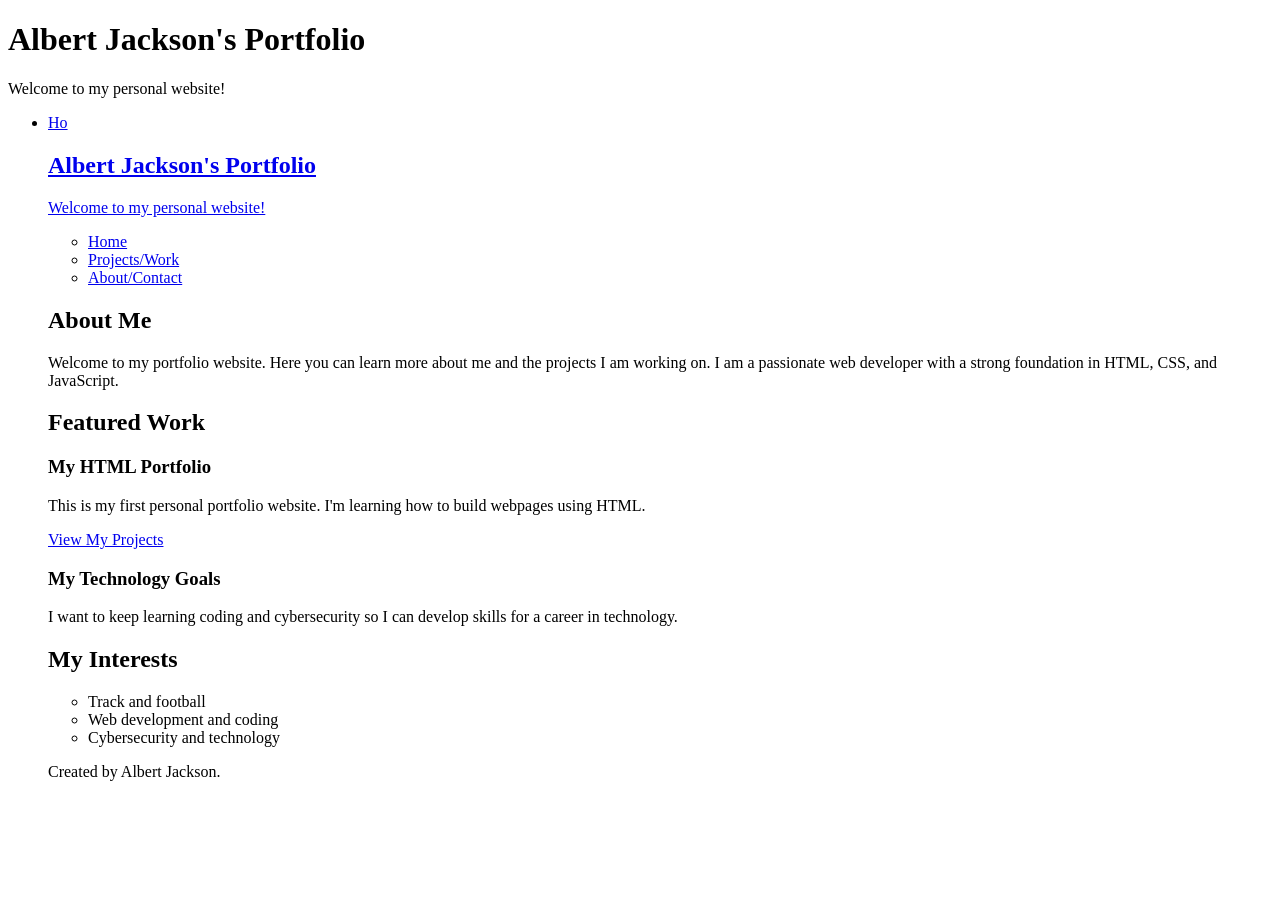
==== index.html @ d5dbb508 "Revise About Me section in index.html Updated the 'About Me' section with new content and structure." ====
<!DOCTYPE html>
<html lang="en">
<head>
    <meta charset="UTF-8">
    <meta name="viewport" content="width=device-width, initial-scale=1.0">
    <title>Home | Albert Jackson</title>
</head>
<body>
    <header>
        <h1>Albert Jackson's Portfolio</h1>
        <p>Welcome to my personal website!</p>

   <nav>
    <ul>
        <li><a href="index.html" aria-current="page">Ho<!DOCTYPE html>
<html lang="en">
<head>
    <meta charset="UTF-8">
    <meta name="viewport" content="width=device-width, initial-scale=1.0">
    <title>Home | Albert Jackson</title>
<link rel="stylesheet" href="style.css">
</head>
<body>
    <header>
        <h1>Albert Jackson's Portfolio</h1>
        <p>Welcome to my personal website!</p>

   <nav>
    <ul>
        <li><a href="index.html" aria-current="page">Home</a></li>
        <li><a href="projects.html">Projects/Work</a></li>
        <li><a href="about.html">About/Contact</a></li>
    </ul>
</nav>
    </header>

    <main>
        <section id="about-me">
            <h2>About Me</h2>
            <p class="highlight">
                Welcome to my portfolio website.
        Here you can learn more about me and the projects I am working on. I am a passionate web developer with a strong foundation in HTML, CSS, and JavaScript.</p>
        </section>

        <section>
            <h2>Featured Work</h2>
            <article>
                <h3>My HTML Portfolio</h3>
                <p>This is my first personal portfolio website. I'm learning how to build webpages using HTML.</p>
                <a href="projects.html">View My Projects</a>
            </article>

            <article>
                <h3>My Technology Goals</h3>
                <p>I want to keep learning coding and cybersecurity so I can develop skills for a career in technology.</p>
            </article>
        </section>

        <section>
            <h2>My Interests</h2>
            <ul>
                <li>Track and football</li>
                <li>Web development and coding</li>
                <li>Cybersecurity and technology</li>
            </ul>
        </section>
    </main>

    <footer>
        <p>Created by Albert Jackson.</p>
    </footer>
</body>
</html>
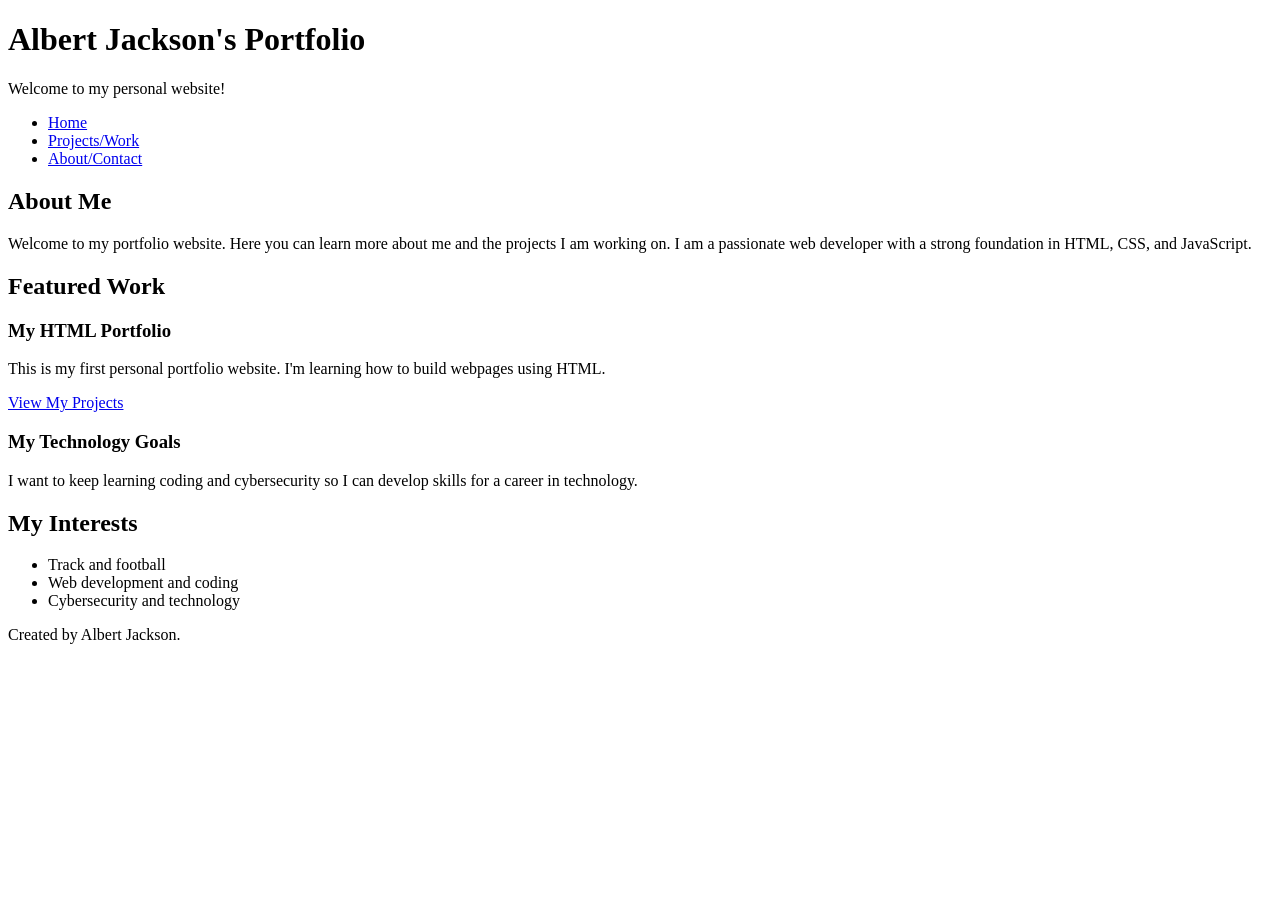
==== commit d8c5d231: "Improve HTML formatting and structure Refactor HTML structure for better readability and maintainabi" ====
--- a/index.html
+++ b/index.html
@@ -1,3 +1,4 @@
+
 
 <!DOCTYPE html>
 <html lang="en">
@@ -5,34 +6,21 @@
     <meta charset="UTF-8">
     <meta name="viewport" content="width=device-width, initial-scale=1.0">
     <title>Home | Albert Jackson</title>
+    <link rel="stylesheet" href="style.css">
 </head>
+
 <body>
     <header>
         <h1>Albert Jackson's Portfolio</h1>
         <p>Welcome to my personal website!</p>
 
-   <nav>
-    <ul>
-        <li><a href="index.html" aria-current="page">Ho<!DOCTYPE html>
-<html lang="en">
-<head>
-    <meta charset="UTF-8">
-    <meta name="viewport" content="width=device-width, initial-scale=1.0">
-    <title>Home | Albert Jackson</title>
-<link rel="stylesheet" href="style.css">
-</head>
-<body>
-    <header>
-        <h1>Albert Jackson's Portfolio</h1>
-        <p>Welcome to my personal website!</p>
-
-   <nav>
-    <ul>
-        <li><a href="index.html" aria-current="page">Home</a></li>
-        <li><a href="projects.html">Projects/Work</a></li>
-        <li><a href="about.html">About/Contact</a></li>
-    </ul>
-</nav>
+        <nav>
+            <ul>
+                <li><a href="index.html" aria-current="page">Home</a></li>
+                <li><a href="projects.html">Projects/Work</a></li>
+                <li><a href="about.html">About/Contact</a></li>
+            </ul>
+        </nav>
     </header>
 
     <main>
@@ -40,20 +28,31 @@
             <h2>About Me</h2>
             <p class="highlight">
                 Welcome to my portfolio website.
-        Here you can learn more about me and the projects I am working on. I am a passionate web developer with a strong foundation in HTML, CSS, and JavaScript.</p>
+                Here you can learn more about me and the
+                projects I am working on. I am a passionate
+                web developer with a strong foundation in
+                HTML, CSS, and JavaScript.
+            </p>
         </section>
 
         <section>
             <h2>Featured Work</h2>
+
             <article>
                 <h3>My HTML Portfolio</h3>
-                <p>This is my first personal portfolio website. I'm learning how to build webpages using HTML.</p>
+                <p>
+                    This is my first personal portfolio website.
+                    I'm learning how to build webpages using HTML.
+                </p>
                 <a href="projects.html">View My Projects</a>
             </article>
 
             <article>
                 <h3>My Technology Goals</h3>
-                <p>I want to keep learning coding and cybersecurity so I can develop skills for a career in technology.</p>
+                <p>
+                    I want to keep learning coding and cybersecurity
+                    so I can develop skills for a career in technology.
+                </p>
             </article>
         </section>
 
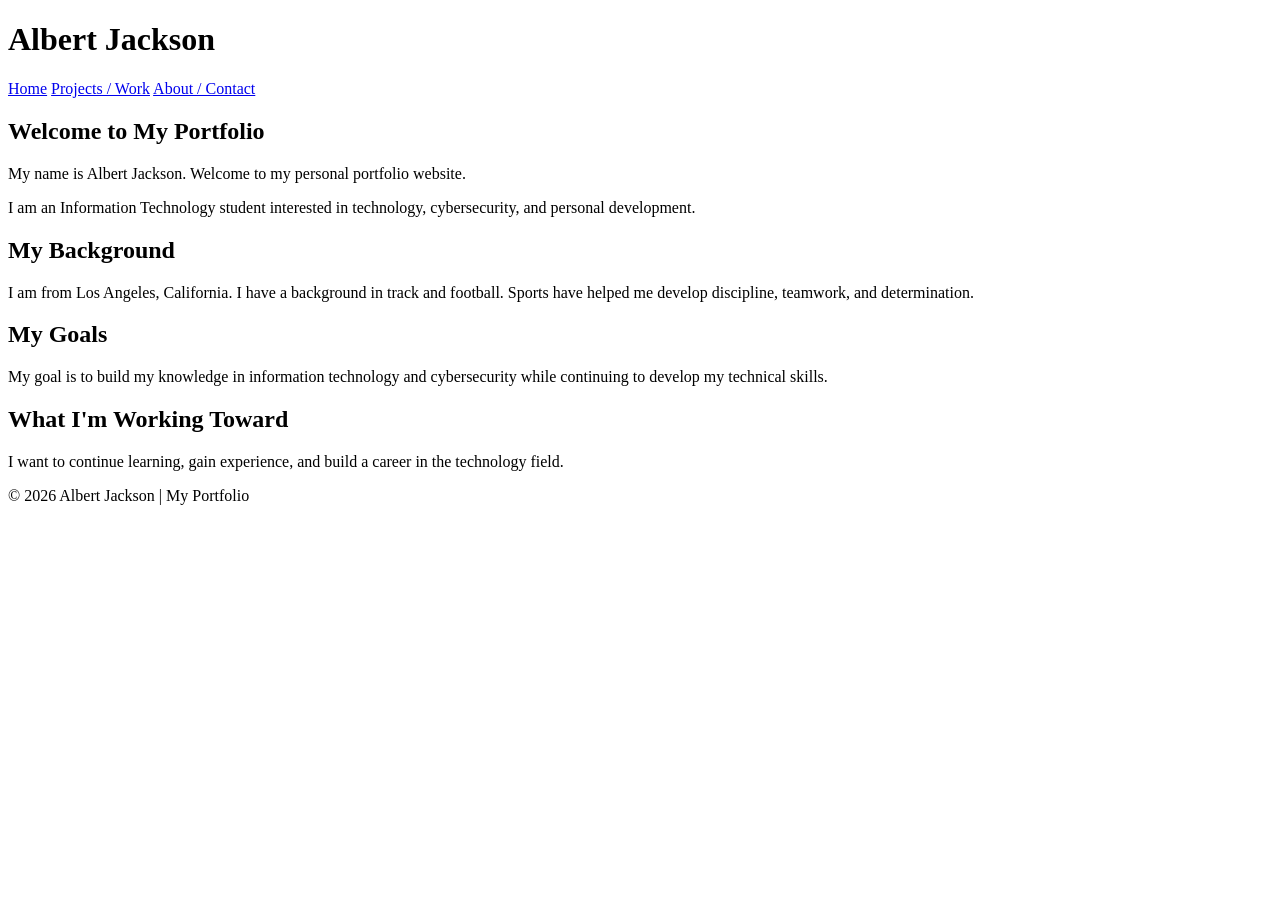
==== commit ab5194cb: "Revamp portfolio layout and content Updated the title and header, added new sections for background," ====
--- a/index.html
+++ b/index.html
@@ -1,73 +1,57 @@
-
-
 <!DOCTYPE html>
 <html lang="en">
 <head>
     <meta charset="UTF-8">
     <meta name="viewport" content="width=device-width, initial-scale=1.0">
-    <title>Home | Albert Jackson</title>
+    <title>Albert Jackson | Home</title>
     <link rel="stylesheet" href="style.css">
 </head>
+<body>
 
-<body>
     <header>
-        <h1>Albert Jackson's Portfolio</h1>
-        <p>Welcome to my personal website!</p>
+        <h1>Albert Jackson</h1>
 
         <nav>
-            <ul>
-                <li><a href="index.html" aria-current="page">Home</a></li>
-                <li><a href="projects.html">Projects/Work</a></li>
-                <li><a href="about.html">About/Contact</a></li>
-            </ul>
+            <a href="index.html" aria-current="page">Home</a>
+            <a href="projects.html">Projects / Work</a>
+            <a href="about.html">About / Contact</a>
         </nav>
     </header>
 
     <main>
-        <section id="about-me">
-            <h2>About Me</h2>
-            <p class="highlight">
-                Welcome to my portfolio website.
-                Here you can learn more about me and the
-                projects I am working on. I am a passionate
-                web developer with a strong foundation in
-                HTML, CSS, and JavaScript.
-            </p>
+
+        <section class="hero">
+            <h2>Welcome to My Portfolio</h2>
+            <p>My name is Albert Jackson. Welcome to my personal portfolio website.</p>
+            <p>I am an Information Technology student interested in technology, cybersecurity, and personal development.</p>
         </section>
 
-        <section>
-            <h2>Featured Work</h2>
+        <section class="home-layout">
 
-            <article>
-                <h3>My HTML Portfolio</h3>
-                <p>
-                    This is my first personal portfolio website.
-                    I'm learning how to build webpages using HTML.
+            <div class="content-card">
+                <h2>My Background</h2>
+                <p>I am from Los Angeles, California. I have a background in track and football. Sports have helped me develop discipline, teamwork, and determination.
                 </p>
-                <a href="projects.html">View My Projects</a>
-            </article>
+            </div>
 
-            <article>
-                <h3>My Technology Goals</h3>
-                <p>
-                    I want to keep learning coding and cybersecurity
-                    so I can develop skills for a career in technology.
-                </p>
-            </article>
+            <div class="content-card">
+                <h2>My Goals</h2>
+                <p>My goal is to build my knowledge in information technology and cybersecurity while continuing to develop my technical skills.</p>
+            </div>
+
         </section>
 
-        <section>
-            <h2>My Interests</h2>
-            <ul>
-                <li>Track and football</li>
-                <li>Web development and coding</li>
-                <li>Cybersecurity and technology</li>
-            </ul>
+        <section class="content-card">
+            <h2>What I'm Working Toward</h2>
+            <p>I want to continue learning, gain experience, and build a career in the technology field.</p>
         </section>
+
     </main>
 
     <footer>
-        <p>Created by Albert Jackson.</p>
+        <p>&copy; 2026 Albert Jackson | My Portfolio</p>
     </footer>
+
 </body>
 </html>
+
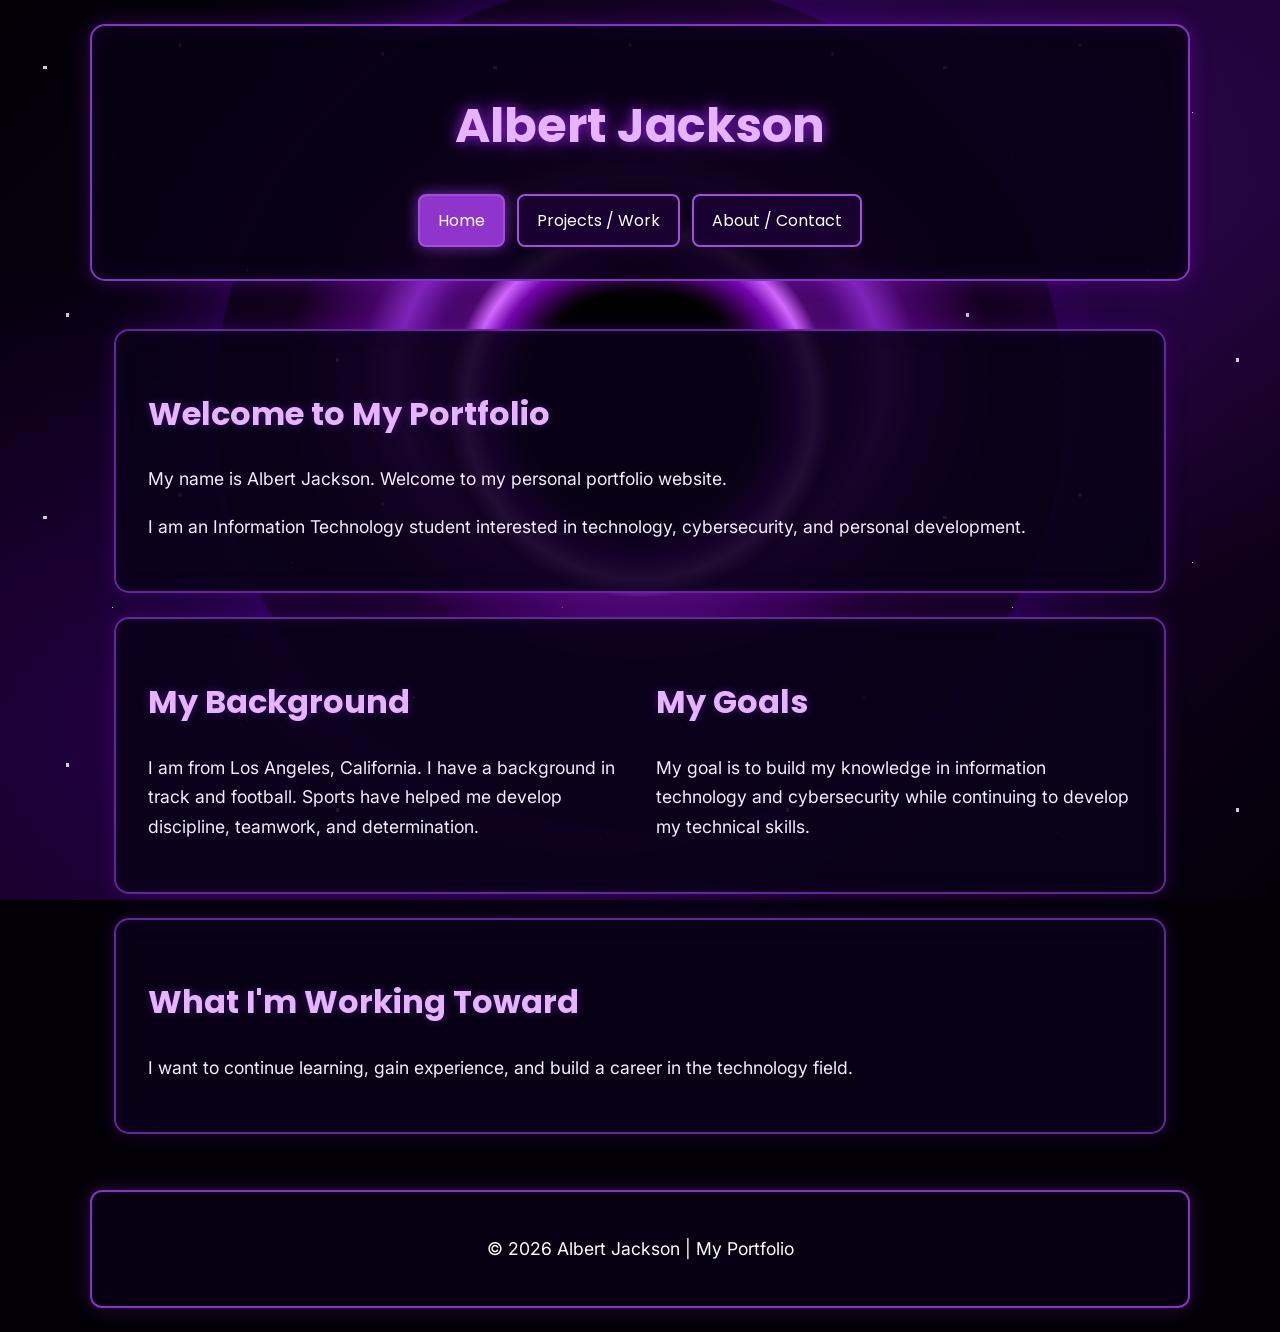
==== commit 7c01291c: "Add files via upload" ====
--- a/index.html
+++ b/index.html
@@ -7,7 +7,7 @@
     <link rel="stylesheet" href="style.css">
 </head>
 <body>
-
+<a class="skip-link" href="#main-content">Skip to main content</a>
     <header>
         <h1>Albert Jackson</h1>
 
@@ -18,7 +18,7 @@
         </nav>
     </header>
 
-    <main>
+    <main id="main-content" tabindex="-1">
 
         <section class="hero">
             <h2>Welcome to My Portfolio</h2>
@@ -54,4 +54,3 @@
 
 </body>
 </html>
-
--- a/style.css
+++ b/style.css
@@ -0,0 +1,515 @@
+/* GOOGLE FONTS */
+@import url('https://fonts.googleapis.com/css2?family=Inter:wght@400;500;600;700&family=Poppins:wght@500;600;700;800&display=swap');
+
+/* SPACING SYSTEM */
+:root {
+    --space-1: 8px;
+    --space-2: 16px;
+    --space-3: 24px;
+    --space-4: 32px;
+    --space-5: 40px;
+    --space-6: 48px;
+
+    --background: #020006;
+    --purple-dark: #140020;
+    --purple: #68249f;
+    --purple-bright: #a64de0;
+    --purple-active: #8f35cc;
+    --lavender: #e6b3ff;
+    --text: #f5edff;
+}
+
+/* GENERAL STYLING */
+* {
+    box-sizing: border-box;
+}
+
+html {
+    scroll-behavior: smooth;
+}
+
+body {
+    background-color: var(--background);
+    background-image:
+        radial-gradient(ellipse at 50% 42%, #000000 0%, #000000 12%, #140020 17%, #4d0876 23%, #9d38df 27%, #42045f 31%, #13001f 39%, transparent 58%),
+        radial-gradient(ellipse at 80% 15%, rgba(92, 15, 155, 0.35), transparent 45%),
+        radial-gradient(ellipse at 15% 80%, rgba(70, 0, 130, 0.4), transparent 45%),
+        linear-gradient(135deg, #020006, #0b0016, #170027, #030008);
+
+    background-attachment: fixed;
+    background-size: cover;
+    color: var(--text);
+    font-family: 'Inter', sans-serif;
+    margin: 0;
+    padding: 0;
+    min-height: 100vh;
+    position: relative;
+    isolation: isolate;
+    overflow-x: hidden;
+}
+
+/* GALAXY STARS */
+body::before {
+    content: "";
+    position: fixed;
+    inset: 0;
+    pointer-events: none;
+    z-index: -1;
+
+    background-image:
+        radial-gradient(2px 2px at 10% 15%, white 90%, transparent),
+        radial-gradient(1px 1px at 25% 35%, white 90%, transparent),
+        radial-gradient(2px 2px at 40% 10%, #d8aaff 90%, transparent),
+        radial-gradient(1px 1px at 65% 25%, white 90%, transparent),
+        radial-gradient(2px 2px at 85% 12%, #d8aaff 90%, transparent),
+        radial-gradient(1px 1px at 92% 55%, white 90%, transparent),
+        radial-gradient(2px 2px at 15% 70%, white 90%, transparent),
+        radial-gradient(1px 1px at 35% 85%, #d8aaff 90%, transparent),
+        radial-gradient(2px 2px at 75% 80%, white 90%, transparent),
+        radial-gradient(1px 1px at 55% 60%, #d8aaff 90%, transparent);
+
+    background-size: 450px 450px;
+    opacity: 0.8;
+}
+
+/* BLACK HOLE EFFECT */
+body::after {
+    content: "";
+    position: fixed;
+    width: 75vw;
+    height: 75vw;
+    max-width: 850px;
+    max-height: 850px;
+    left: 50%;
+    top: 45%;
+    transform: translate(-50%, -50%) rotate(-25deg);
+    border-radius: 50%;
+    pointer-events: none;
+    z-index: -1;
+
+    background:
+        radial-gradient(ellipse at center, #000000 0%, #000000 19%, #170020 21%, #7305ac 26%, #d36aff 29%, #4b086d 32%, rgba(70, 0, 110, 0.4) 38%, transparent 60%);
+
+    box-shadow:
+        0 0 100px rgba(130, 0, 255, 0.25),
+        0 0 180px rgba(90, 0, 180, 0.2);
+
+    animation: blackHoleGlow 8s ease-in-out infinite alternate;
+}
+
+@keyframes blackHoleGlow {
+    from {
+        opacity: 0.65;
+        filter: brightness(0.85);
+    }
+
+    to {
+        opacity: 1;
+        filter: brightness(1.25);
+    }
+}
+
+/* HEADINGS AND TEXT */
+h1,
+h2,
+h3,
+nav a {
+    font-family: 'Poppins', sans-serif;
+}
+
+h1,
+h2,
+h3 {
+    color: var(--lavender);
+}
+
+h1 {
+    font-size: 3rem;
+    text-shadow: 0 0 12px #7d1ac7, 0 0 25px rgba(180, 60, 255, 0.45);
+}
+
+h2 {
+    font-size: 2rem;
+    text-shadow: 0 0 10px rgba(170, 70, 255, 0.3);
+}
+
+h3 {
+    font-size: 1.4rem;
+}
+
+p {
+    font-size: 1.1rem;
+    line-height: 1.7;
+}
+
+/* HEADER */
+header {
+    background-color: rgba(8, 0, 20, 0.9);
+    text-align: center;
+    max-width: 1100px;
+    width: calc(100% - 40px);
+    margin: var(--space-3) auto;
+    padding: var(--space-4) var(--space-3);
+    border: 2px solid #8733c7;
+    border-radius: 15px;
+
+    box-shadow:
+        0 0 20px rgba(145, 30, 230, 0.3),
+        inset 0 0 25px rgba(70, 0, 120, 0.2);
+}
+
+/* NAVIGATION - FLEXBOX */
+nav {
+    display: flex;
+    justify-content: center;
+    align-items: center;
+    flex-wrap: wrap;
+    gap: 12px;
+}
+
+nav ul {
+    list-style: none;
+    padding: 0;
+    display: flex;
+    justify-content: center;
+    align-items: center;
+    flex-wrap: wrap;
+    gap: 12px;
+}
+
+nav a {
+    color: #ffffff;
+    text-decoration: none;
+    display: inline-block;
+    padding: 12px 18px;
+    border: 2px solid var(--purple-bright);
+    border-radius: 8px;
+    background-color: rgba(25, 0, 50, 0.9);
+    transition: 0.3s;
+}
+
+nav a:hover,
+nav a[aria-current="page"] {
+    background-color: var(--purple-active);
+    color: #ffffff;
+    box-shadow: 0 0 15px rgba(175, 75, 255, 0.6);
+}
+
+/* MAIN CONTENT */
+main {
+    max-width: 1000px;
+    width: calc(100% - 40px);
+    margin: var(--space-3) auto;
+    padding: var(--space-3);
+
+    display: flex;
+    flex-direction: column;
+    gap: var(--space-3);
+}
+
+/* HOME PAGE GRID */
+.home-layout {
+    display: grid;
+    grid-template-columns: repeat(2, minmax(0, 1fr));
+    gap: var(--space-3);
+}
+
+/* ABOUT PAGE GRID */
+.about-layout {
+    display: grid;
+    grid-template-columns: repeat(2, minmax(0, 1fr));
+    gap: var(--space-3);
+}
+
+/* PROJECTS PAGE GRID */
+.projects-layout {
+    display: grid;
+    grid-template-columns: repeat(2, minmax(0, 1fr));
+    gap: var(--space-3);
+}
+
+/* CONTENT CARDS */
+.content-card {
+    min-width: 0;
+    overflow-wrap: anywhere;
+}
+
+/* SECTIONS */
+section {
+    background-color: rgba(10, 2, 24, 0.88);
+    color: var(--text);
+    margin-bottom: 0;
+    padding: var(--space-4);
+    border: 2px solid var(--purple);
+    border-radius: 15px;
+
+    box-shadow:
+        0 0 20px rgba(115, 15, 190, 0.25),
+        inset 0 0 20px rgba(65, 0, 105, 0.15);
+
+    transition: 0.3s;
+    min-width: 0;
+}
+
+section:hover {
+    border-color: #c36cff;
+    box-shadow: 0 0 30px rgba(155, 40, 255, 0.35);
+}
+
+section h2,
+section h3 {
+    color: var(--lavender);
+}
+
+/* HIGHLIGHTED CONTENT */
+.highlight {
+    background-color: rgba(58, 12, 88, 0.55);
+    color: #ffffff;
+    padding: 18px;
+    margin: 15px 0;
+    border-left: 5px solid #bb69f5;
+    border-radius: 8px;
+}
+
+/* ID SELECTOR */
+#about-me {
+    background-color: rgba(20, 3, 40, 0.9);
+    color: #ffffff;
+    margin-top: var(--space-3);
+    padding: var(--space-4);
+    border: 2px solid var(--purple-bright);
+}
+
+/* ARTICLES */
+article {
+    background-color: rgba(45, 10, 70, 0.5);
+    margin-top: var(--space-3);
+    margin-bottom: var(--space-3);
+    padding: var(--space-3);
+    border-left: 4px solid #bb69f5;
+    border-radius: 10px;
+    min-width: 0;
+    overflow-wrap: anywhere;
+}
+
+/* IMAGES */
+section img {
+    display: block;
+    max-width: 100%;
+    height: auto;
+    margin: var(--space-3) auto;
+    border: 3px solid var(--purple-bright);
+    border-radius: 12px;
+    box-shadow: 0 0 20px rgba(170, 55, 255, 0.4);
+}
+
+/* LISTS */
+section ul,
+section ol {
+    padding-left: 25px;
+    line-height: 1.9;
+}
+
+/* LINKS */
+main a {
+    color: #d7a0ff;
+    font-weight: bold;
+    overflow-wrap: anywhere;
+}
+
+main a:hover {
+    color: #ffffff;
+    text-decoration: underline;
+}
+
+/* FOOTER */
+footer {
+    background-color: rgba(8, 0, 20, 0.9);
+    color: #ffffff;
+    text-align: center;
+    padding: var(--space-3);
+    margin: var(--space-4) auto var(--space-3);
+    max-width: 1100px;
+    width: calc(100% - 40px);
+    border: 2px solid #8733c7;
+    border-radius: 12px;
+    box-shadow: 0 0 20px rgba(145, 30, 230, 0.3);
+}
+
+/* DESKTOP - 1200PX AND ABOVE */
+@media screen and (min-width: 1200px) {
+    main {
+        max-width: 1100px;
+    }
+
+    .home-layout,
+    .about-layout,
+    .projects-layout {
+        gap: var(--space-4);
+    }
+}
+
+/* TABLET - 768PX AND BELOW */
+@media screen and (max-width: 768px) {
+    main {
+        width: calc(100% - 24px);
+        padding: 12px;
+        gap: var(--space-2);
+    }
+
+    header {
+        width: calc(100% - 24px);
+        padding: var(--space-3) 12px;
+    }
+
+    h1 {
+        font-size: 2.4rem;
+    }
+
+    h2 {
+        font-size: 1.7rem;
+    }
+
+    section {
+        padding: var(--space-3);
+    }
+
+    .home-layout,
+    .about-layout,
+    .projects-layout {
+        grid-template-columns: repeat(2, minmax(0, 1fr));
+        gap: var(--space-2);
+    }
+
+    nav {
+        gap: var(--space-1);
+    }
+
+    nav a {
+        padding: 10px 12px;
+    }
+
+    footer {
+        width: calc(100% - 24px);
+    }
+}
+
+/* MOBILE - 480PX AND BELOW */
+@media screen and (max-width: 480px) {
+    body {
+        background-attachment: scroll;
+    }
+
+    main {
+        width: calc(100% - 16px);
+        padding: var(--space-1);
+        gap: var(--space-2);
+    }
+
+    .home-layout,
+    .about-layout,
+    .projects-layout {
+        grid-template-columns: 1fr;
+    }
+
+    header {
+        width: calc(100% - 16px);
+        margin: var(--space-2) auto;
+        padding: var(--space-2) 10px;
+    }
+
+    h1 {
+        font-size: 2rem;
+    }
+
+    h2 {
+        font-size: 1.5rem;
+    }
+
+    h3 {
+        font-size: 1.2rem;
+    }
+
+    p {
+        font-size: 1rem;
+    }
+
+    nav {
+        flex-direction: column;
+        align-items: stretch;
+        gap: 10px;
+    }
+
+    nav a {
+        display: block;
+        width: 100%;
+        padding: 10px;
+        font-size: 0.9rem;
+    }
+
+    section,
+    #about-me {
+        padding: 18px;
+    }
+
+    article {
+        padding: var(--space-2);
+    }
+
+    section img {
+        max-width: 100%;
+    }
+
+    footer {
+        width: calc(100% - 16px);
+        margin: var(--space-2) auto;
+        padding: var(--space-2);
+    }
+
+    body::after {
+        width: 110vw;
+        height: 110vw;
+    }
+}
+
+/* ACCESSIBILITY */
+@media (prefers-reduced-motion: reduce) {
+    body::after {
+        animation: none;
+    }
+
+    nav a,
+    section {
+        transition: none;
+    }
+}
+
+/* SKIP LINK AND KEYBOARD FOCUS */
+.skip-link {
+    position: absolute;
+    left: -9999px;
+    top: 0;
+}
+
+.skip-link:focus {
+    left: var(--space-2);
+    top: var(--space-2);
+    z-index: 1000;
+    background-color: #ffffff;
+    color: #140020;
+    padding: 12px 18px;
+    border-radius: 8px;
+    font-family: 'Poppins', sans-serif;
+    font-weight: 700;
+    text-decoration: none;
+}
+
+main:focus {
+    outline: 3px solid #ffffff;
+    outline-offset: 4px;
+}
+
+a:focus-visible {
+    outline: 3px solid #ffffff;
+    outline-offset: 3px;
+}
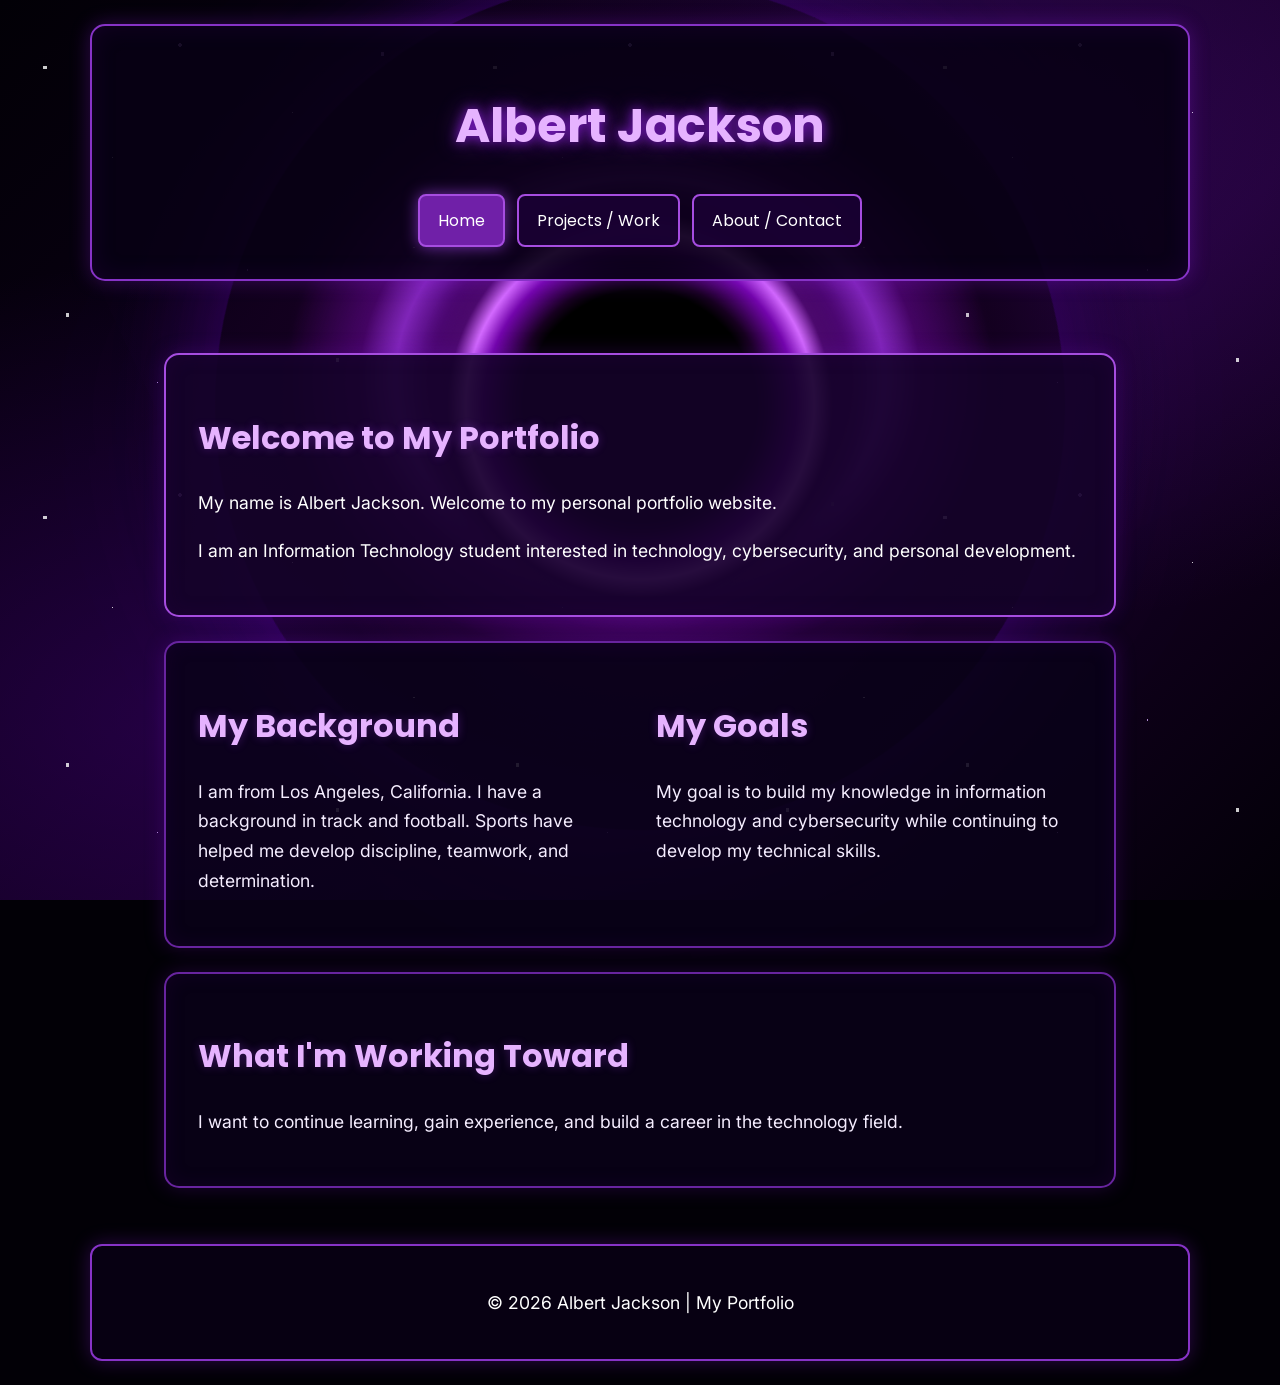
==== commit 0c486927: "Add files via upload" ====
--- a/index.html
+++ b/index.html
@@ -7,7 +7,9 @@
     <link rel="stylesheet" href="style.css">
 </head>
 <body>
-<a class="skip-link" href="#main-content">Skip to main content</a>
+
+    <a class="skip-link" href="#main-content">Skip to main content</a>
+
     <header>
         <h1>Albert Jackson</h1>
 
@@ -20,9 +22,11 @@
 
     <main id="main-content" tabindex="-1">
 
-        <section class="hero">
+        <section class="hero" id="home-page">
             <h2>Welcome to My Portfolio</h2>
+
             <p>My name is Albert Jackson. Welcome to my personal portfolio website.</p>
+
             <p>I am an Information Technology student interested in technology, cybersecurity, and personal development.</p>
         </section>
 
@@ -30,12 +34,13 @@
 
             <div class="content-card">
                 <h2>My Background</h2>
-                <p>I am from Los Angeles, California. I have a background in track and football. Sports have helped me develop discipline, teamwork, and determination.
-                </p>
+
+                <p>I am from Los Angeles, California. I have a background in track and football. Sports have helped me develop discipline, teamwork, and determination.</p>
             </div>
 
             <div class="content-card">
                 <h2>My Goals</h2>
+
                 <p>My goal is to build my knowledge in information technology and cybersecurity while continuing to develop my technical skills.</p>
             </div>
 
@@ -43,6 +48,7 @@
 
         <section class="content-card">
             <h2>What I'm Working Toward</h2>
+
             <p>I want to continue learning, gain experience, and build a career in the technology field.</p>
         </section>
 
--- a/style.css
+++ b/style.css
@@ -1,7 +1,7 @@
 /* GOOGLE FONTS */
 @import url('https://fonts.googleapis.com/css2?family=Inter:wght@400;500;600;700&family=Poppins:wght@500;600;700;800&display=swap');
 
-/* SPACING SYSTEM */
+/* SPACING SYSTEM AND COLORS */
 :root {
     --space-1: 8px;
     --space-2: 16px;
@@ -14,7 +14,7 @@
     --purple-dark: #140020;
     --purple: #68249f;
     --purple-bright: #a64de0;
-    --purple-active: #8f35cc;
+    --purple-active: #7020a8;
     --lavender: #e6b3ff;
     --text: #f5edff;
 }
@@ -207,6 +207,13 @@
     gap: var(--space-3);
 }
 
+/* MAIN CONTENT ID SELECTOR */
+#main-content {
+    max-width: 1000px;
+    margin-left: auto;
+    margin-right: auto;
+}
+
 /* HOME PAGE GRID */
 .home-layout {
     display: grid;
@@ -271,7 +278,9 @@
     border-radius: 8px;
 }
 
-/* ID SELECTOR */
+/* ID SELECTORS FOR ALL THREE PAGES */
+#home-page,
+#projects-page,
 #about-me {
     background-color: rgba(20, 3, 40, 0.9);
     color: #ffffff;
@@ -374,10 +383,11 @@
         padding: var(--space-3);
     }
 
+    /* TABLET GRID */
     .home-layout,
     .about-layout,
     .projects-layout {
-        grid-template-columns: repeat(2, minmax(0, 1fr));
+        grid-template-columns: 1fr;
         gap: var(--space-2);
     }
 
@@ -448,7 +458,9 @@
     }
 
     section,
-    #about-me {
+    #about-me,
+    #home-page,
+    #projects-page {
         padding: 18px;
     }
 
@@ -472,8 +484,12 @@
     }
 }
 
-/* ACCESSIBILITY */
+/* ACCESSIBILITY - REDUCED MOTION */
 @media (prefers-reduced-motion: reduce) {
+    html {
+        scroll-behavior: auto;
+    }
+
     body::after {
         animation: none;
     }
@@ -512,4 +528,4 @@
 a:focus-visible {
     outline: 3px solid #ffffff;
     outline-offset: 3px;
-}+}
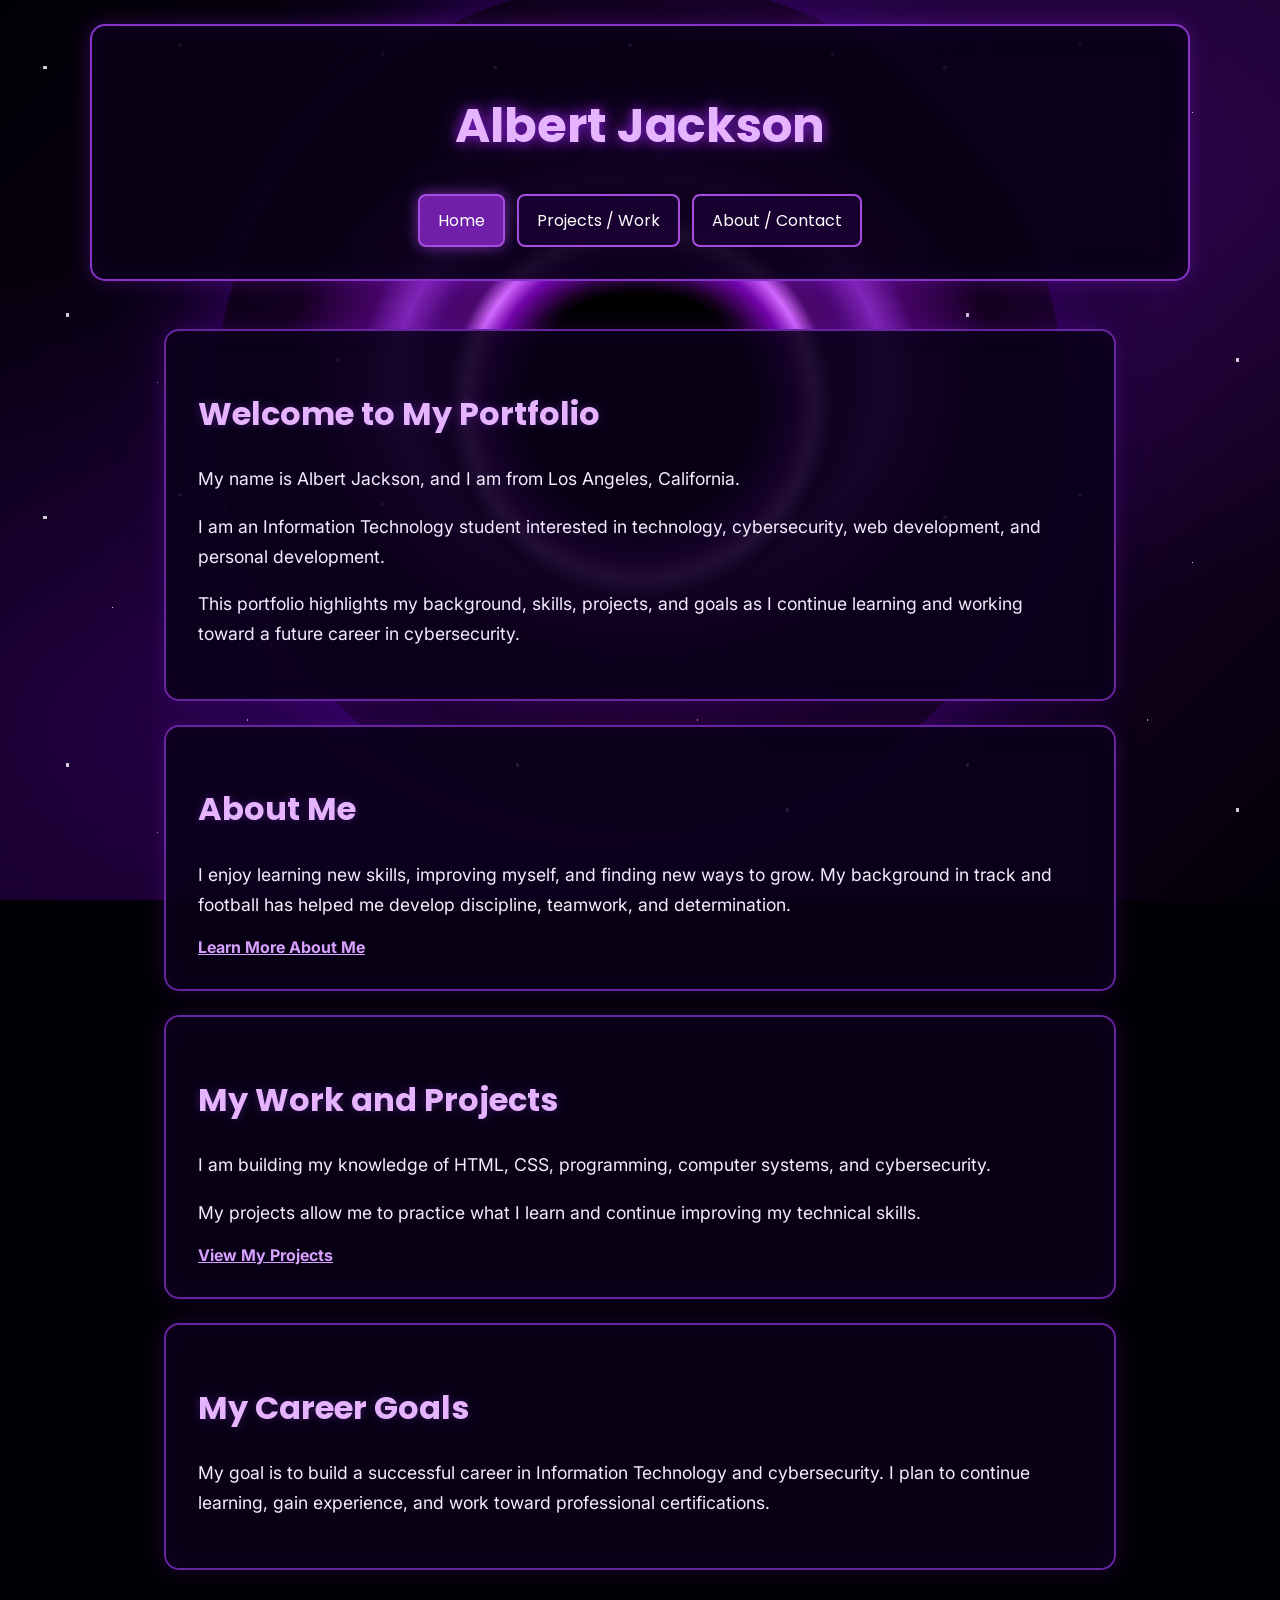
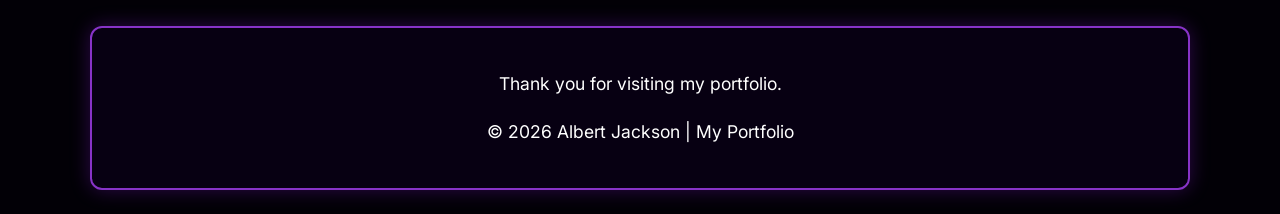
==== commit bf2d53a9: "Revise portfolio content and structure Updated personal information and project descriptions in the " ====
--- a/index.html
+++ b/index.html
@@ -13,7 +13,7 @@
     <header>
         <h1>Albert Jackson</h1>
 
-        <nav>
+        <nav aria-label="Main navigation">
             <a href="index.html" aria-current="page">Home</a>
             <a href="projects.html">Projects / Work</a>
             <a href="about.html">About / Contact</a>
@@ -22,39 +22,48 @@
 
     <main id="main-content" tabindex="-1">
 
-        <section class="hero" id="home-page">
+        <!-- HOME INTRODUCTION -->
+        <section class="hero">
             <h2>Welcome to My Portfolio</h2>
 
-            <p>My name is Albert Jackson. Welcome to my personal portfolio website.</p>
+            <p>My name is Albert Jackson, and I am from Los Angeles, California.</p>
 
-            <p>I am an Information Technology student interested in technology, cybersecurity, and personal development.</p>
+            <p>I am an Information Technology student interested in technology, cybersecurity, web development, and personal development.</p>
+
+            <p>This portfolio highlights my background, skills, projects, and goals as I continue learning and working toward a future career in cybersecurity.</p>
         </section>
 
-        <section class="home-layout">
+        <!-- ABOUT PREVIEW -->
+        <section class="content-card">
+            <h2>About Me</h2>
 
-            <div class="content-card">
-                <h2>My Background</h2>
+            <p>I enjoy learning new skills, improving myself, and finding new ways to grow. My background in track and football has helped me develop discipline, teamwork, and determination.</p>
 
-                <p>I am from Los Angeles, California. I have a background in track and football. Sports have helped me develop discipline, teamwork, and determination.</p>
-            </div>
-
-            <div class="content-card">
-                <h2>My Goals</h2>
-
-                <p>My goal is to build my knowledge in information technology and cybersecurity while continuing to develop my technical skills.</p>
-            </div>
-
+            <a href="about.html">Learn More About Me</a>
         </section>
 
+        <!-- PROJECT PREVIEW -->
         <section class="content-card">
-            <h2>What I'm Working Toward</h2>
+            <h2>My Work and Projects</h2>
 
-            <p>I want to continue learning, gain experience, and build a career in the technology field.</p>
+            <p>I am building my knowledge of HTML, CSS, programming, computer systems, and cybersecurity.</p>
+
+            <p>My projects allow me to practice what I learn and continue improving my technical skills.</p>
+
+            <a href="projects.html">View My Projects</a>
+        </section>
+
+        <!-- CAREER GOALS -->
+        <section class="content-card">
+            <h2>My Career Goals</h2>
+
+            <p>My goal is to build a successful career in Information Technology and cybersecurity. I plan to continue learning, gain experience, and work toward professional certifications.</p>
         </section>
 
     </main>
 
     <footer>
+        <p>Thank you for visiting my portfolio.</p>
         <p>&copy; 2026 Albert Jackson | My Portfolio</p>
     </footer>
 
--- a/style.css
+++ b/style.css
@@ -17,6 +17,7 @@
     --purple-active: #7020a8;
     --lavender: #e6b3ff;
     --text: #f5edff;
+    --error: #ffb3b3;
 }
 
 /* GENERAL STYLING */
@@ -345,6 +346,94 @@
     box-shadow: 0 0 20px rgba(145, 30, 230, 0.3);
 }
 
+/* ACCESSIBLE CONTACT FORM */
+.contact-form-section {
+    width: 100%;
+}
+
+.form-field {
+    display: flex;
+    flex-direction: column;
+    gap: 8px;
+    margin-bottom: 24px;
+}
+
+.form-field label,
+fieldset legend {
+    color: var(--lavender);
+    font-weight: 700;
+}
+
+.form-field input,
+.form-field textarea {
+    width: 100%;
+    padding: 12px;
+    border: 2px solid var(--purple-bright);
+    border-radius: 8px;
+    background-color: #140020;
+    color: #ffffff;
+    font: inherit;
+}
+
+.form-field input:focus,
+.form-field textarea:focus {
+    outline: 3px solid #ffffff;
+    outline-offset: 3px;
+}
+
+fieldset {
+    border: 2px solid var(--purple-bright);
+    border-radius: 8px;
+    padding: 16px;
+    margin: 0 0 24px;
+}
+
+fieldset label {
+    display: block;
+    margin: 12px 0;
+    color: #ffffff;
+}
+
+fieldset input {
+    accent-color: var(--purple-bright);
+}
+
+.form-error {
+    color: var(--error);
+    font-weight: 700;
+    display: block;
+}
+
+input[aria-invalid="true"],
+textarea[aria-invalid="true"] {
+    border: 3px solid var(--error);
+}
+
+#form-status {
+    color: var(--text);
+    font-weight: 600;
+}
+
+#contact-form button {
+    background-color: var(--purple-active);
+    color: #ffffff;
+    border: 2px solid var(--purple-bright);
+    border-radius: 8px;
+    padding: 12px 24px;
+    font-family: 'Poppins', sans-serif;
+    font-weight: 700;
+    cursor: pointer;
+}
+
+#contact-form button:hover {
+    background-color: #68249f;
+}
+
+#contact-form button:focus-visible {
+    outline: 3px solid #ffffff;
+    outline-offset: 4px;
+}
+
 /* DESKTOP - 1200PX AND ABOVE */
 @media screen and (min-width: 1200px) {
     main {
@@ -476,6 +565,15 @@
         width: calc(100% - 16px);
         margin: var(--space-2) auto;
         padding: var(--space-2);
+    }
+
+    .form-field input,
+    .form-field textarea {
+        font-size: 16px;
+    }
+
+    #contact-form button {
+        width: 100%;
     }
 
     body::after {
